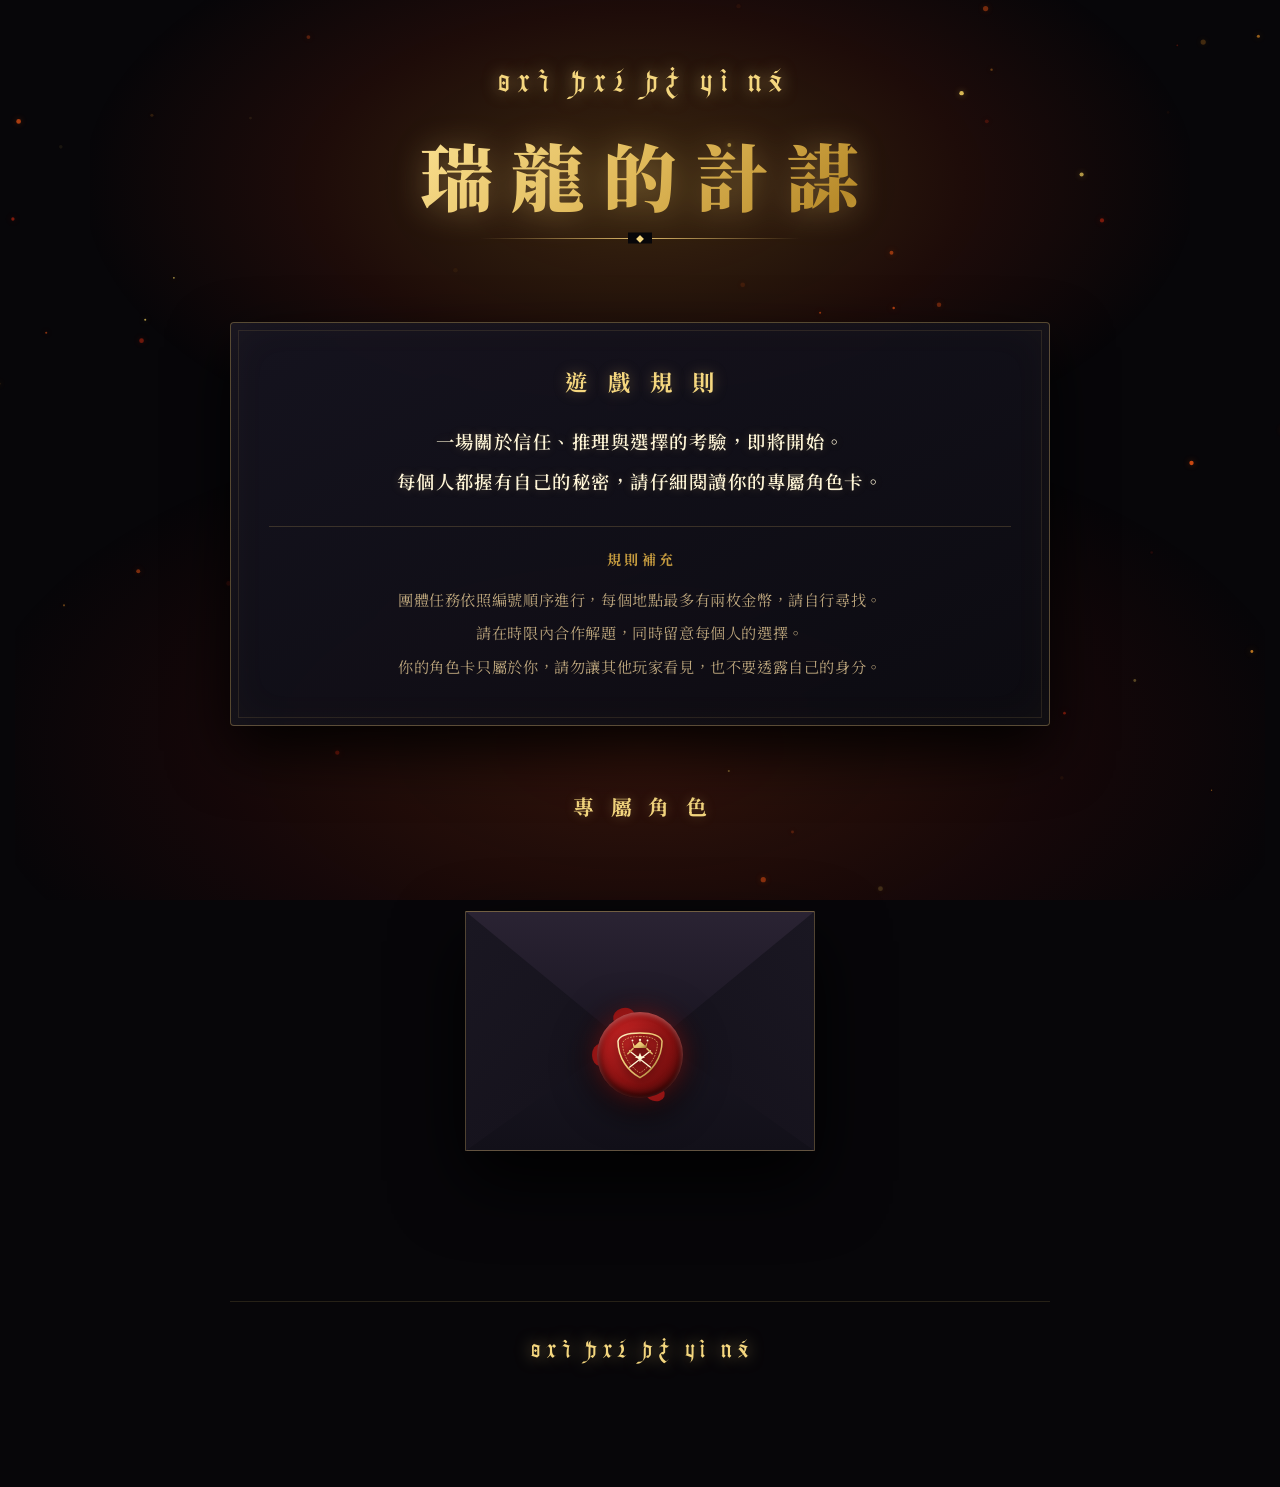
==== role-8v2k.html @ e9337a0b "Deploy Ruilong Scheme" ====
<!DOCTYPE html>
<html lang="zh-Hant">
<head>
<meta charset="UTF-8">
<meta name="viewport" content="width=device-width, initial-scale=1.0">
<title>茂維生日快樂</title>
<link rel="preconnect" href="https://fonts.googleapis.com">
<link rel="preconnect" href="https://fonts.gstatic.com" crossorigin>
<link href="https://fonts.googleapis.com/css2?family=Cinzel+Decorative:wght@700;900&family=Cinzel:wght@600;700;800;900&family=Noto+Serif+TC:wght@400;600;700;900&family=Cormorant+Garamond:wght@600;700&display=swap" rel="stylesheet">
<link rel="stylesheet" href="fonts/fonts.css">
<style>
*, *::before, *::after {
  box-sizing: border-box;
  margin: 0;
  padding: 0;
}

:root {
  --gold-pure: #ffd700;
  --gold-glow: #fff4b8;
  --gold-light: #f5d77f;
  --gold-main: #dfba6a;
  --gold-mid: #c59b3f;
  --gold-dark: #8c681e;
  --gold-deep: #4d380e;
  
  --bg-deep: #070609;
  --bg-card: #121017;
  --bg-panel: #161420;
  
  --text-gold-bright: #fff6d8;
  --text-gold-body: #ebd9b0;
  --text-gold-muted: #bda67d;

  --wax-bright: #c82424;
  --wax-main: #8a1212;
  --wax-deep: #460606;
}

body {
  background-color: var(--bg-deep);
  color: var(--text-gold-body);
  font-family: 'Noto Serif TC', serif;
  min-height: 100vh;
  overflow-x: hidden;
  position: relative;
  -webkit-text-size-adjust: 100%;
}

/* Ambient Fire Background Layer */
.ambient-fire-bg {
  position: fixed;
  top: 0;
  left: 0;
  width: 100vw;
  height: 100vh;
  pointer-events: none;
  z-index: 0;
  overflow: hidden;
}

.fire-glow-top {
  position: absolute;
  top: -12%;
  left: 50%;
  transform: translateX(-50%);
  width: min(1100px, 180vw);
  height: min(700px, 65vh);
  background: radial-gradient(ellipse at center, rgba(245, 160, 40, 0.22) 0%, rgba(195, 55, 15, 0.12) 42%, transparent 72%);
  animation: fireBreathTop 7s ease-in-out infinite alternate;
}

.fire-glow-bottom {
  position: absolute;
  bottom: -18%;
  left: 50%;
  transform: translateX(-50%);
  width: min(1250px, 190vw);
  height: min(750px, 70vh);
  background: radial-gradient(ellipse at center, rgba(225, 75, 20, 0.2) 0%, rgba(150, 25, 10, 0.1) 48%, transparent 76%);
  animation: fireBreathBottom 6s ease-in-out infinite alternate;
}

@keyframes fireBreathTop {
  0% { opacity: 0.75; transform: translateX(-50%) scale(0.94); }
  100% { opacity: 1; transform: translateX(-50%) scale(1.08); }
}

@keyframes fireBreathBottom {
  0% { opacity: 0.7; transform: translateX(-50%) scale(0.95); }
  100% { opacity: 1; transform: translateX(-50%) scale(1.08); }
}

#ambientParticles {
  position: fixed;
  top: 0;
  left: 0;
  width: 100%;
  height: 100%;
  pointer-events: none;
  z-index: 1;
}

.gold-shimmer {
  background: linear-gradient(135deg, #fff7d6 0%, #f6da88 25%, #dfb858 50%, #b88b2b 75%, #f6da88 100%);
  -webkit-background-clip: text;
  background-clip: text;
  color: transparent;
  filter: drop-shadow(0 2px 16px rgba(223, 186, 106, 0.4));
}

.gold-divider {
  width: 100%;
  max-width: 320px;
  height: 1px;
  background: linear-gradient(90deg, transparent, var(--gold-main), transparent);
  margin: 18px auto;
  position: relative;
}

.gold-divider::after {
  content: '◆';
  position: absolute;
  top: 50%;
  left: 50%;
  transform: translate(-50%, -50%);
  color: var(--gold-light);
  font-size: 8px;
  background: var(--bg-deep);
  padding: 0 8px;
}

.clause {
  display: inline-block;
  max-width: 100%;
}

.container {
  max-width: 860px;
  margin: 0 auto;
  padding: 65px 20px 110px;
  position: relative;
  z-index: 2;
}

/* Header */
header {
  text-align: center;
  padding-bottom: 40px;
}

.elf-title-wrap {
  margin-bottom: 12px;
}

.elf-text {
  font-family: 'ElffontRock', 'ElffontFern', serif;
  font-size: 1.45rem;
  letter-spacing: 0.35em;
  padding-left: 0.35em;
  color: var(--gold-light);
  text-shadow: 0 0 16px rgba(245, 215, 127, 0.55);
  display: inline-block;
  user-select: none;
}

h1.main-title {
  font-size: clamp(2.2rem, 7.8vw, 4.6rem);
  font-weight: 900;
  letter-spacing: 0.24em;
  padding-left: 0.24em;
  line-height: 1.25;
  margin-bottom: 14px;
}

/* Rules Panel */
.rules-panel {
  background: linear-gradient(155deg, rgba(22, 20, 32, 0.95), rgba(12, 11, 17, 0.98));
  border: 1px solid rgba(223, 186, 106, 0.35);
  border-radius: 4px;
  padding: 42px 38px;
  margin: 25px auto 65px;
  box-shadow: 0 25px 60px rgba(0,0,0,0.9), inset 0 0 45px rgba(223, 186, 106, 0.04);
  position: relative;
  backdrop-filter: blur(10px);
}

.rules-panel::before {
  content: '';
  position: absolute;
  inset: 7px;
  border: 1px solid rgba(223, 186, 106, 0.12);
  pointer-events: none;
}

.rules-heading {
  font-size: 1.4rem;
  letter-spacing: 0.32em;
  padding-left: 0.32em;
  color: var(--gold-light);
  text-align: center;
  margin-bottom: 24px;
  font-weight: 700;
  text-shadow: 0 0 14px rgba(223, 186, 106, 0.35);
}

.rules-main-intro {
  text-align: center;
  margin-bottom: 24px;
}

.rules-main-intro p {
  font-size: 1.15rem;
  line-height: 2.2;
  letter-spacing: 0.08em;
  color: var(--text-gold-bright);
  font-weight: 600;
  text-shadow: 0 0 10px rgba(223, 186, 106, 0.25);
}

.rules-sub-section {
  border-top: 1px solid rgba(223, 186, 106, 0.2);
  padding-top: 22px;
}

.rules-sub-label {
  font-size: 0.88rem;
  letter-spacing: 0.22em;
  padding-left: 0.22em;
  color: var(--gold-mid);
  margin-bottom: 14px;
  font-weight: 700;
  text-align: center;
}

.rules-sub-content p {
  font-size: 0.95rem;
  line-height: 2.2;
  letter-spacing: 0.04em;
  color: var(--text-gold-muted);
  text-align: center;
  margin-bottom: 18px;
}

.rules-sub-content p:last-child {
  margin-bottom: 0;
}

.rule-line {
  display: block;
}

/* Interactive Envelope Stage */
.unseal-section {
  text-align: center;
  margin-top: 20px;
}

.unseal-title {
  font-size: 1.3rem;
  letter-spacing: 0.28em;
  padding-left: 0.28em;
  color: var(--gold-light);
  font-weight: 700;
  margin-bottom: 10px;
  text-shadow: 0 0 12px rgba(223, 186, 106, 0.3);
}

.unseal-hint {
  font-size: 0.9rem;
  letter-spacing: 0.2em;
  color: var(--text-gold-muted);
  margin-bottom: 30px;
  transition: all 0.3s;
}

/* Envelope Stage (Strict 2D z-index stacking to prevent 3D plane clipping) */
.envelope-stage {
  position: relative;
  width: 100%;
  max-width: 460px;
  min-height: 360px;
  margin: 0 auto;
  display: flex;
  justify-content: center;
  align-items: flex-start;
  padding-top: 60px;
}

.envelope-wrapper {
  position: relative;
  width: 350px;
  height: 240px;
  cursor: pointer;
  transition: transform 0.5s cubic-bezier(0.16, 1, 0.3, 1), box-shadow 0.5s ease;
}

.envelope-wrapper:hover:not(.opening):not(.opened) {
  transform: translateY(-8px);
}

/* Layer 1: Envelope Back & Lining */
.env-back {
  position: absolute;
  inset: 0;
  background: linear-gradient(150deg, #1c1824 0%, #100e16 60%, #09080c 100%);
  border: 1px solid rgba(223, 186, 106, 0.4);
  border-radius: 4px;
  box-shadow: 0 30px 70px rgba(0,0,0,0.92), inset 0 0 50px rgba(0,0,0,0.8);
  z-index: 1;
}

.env-lining {
  position: absolute;
  inset: 2px;
  background: 
    radial-gradient(circle at 50% 50%, rgba(223, 186, 106, 0.12) 0%, transparent 70%),
    linear-gradient(135deg, #18141f 0%, #0d0b12 100%);
  border-radius: 3px;
  z-index: 1;
  overflow: hidden;
}

.env-lining::after {
  content: '';
  position: absolute;
  inset: 0;
  background-image: 
    linear-gradient(45deg, rgba(223, 186, 106, 0.05) 25%, transparent 25%),
    linear-gradient(-45deg, rgba(223, 186, 106, 0.05) 25%, transparent 25%),
    linear-gradient(45deg, transparent 75%, rgba(223, 186, 106, 0.05) 75%),
    linear-gradient(-45deg, transparent 75%, rgba(223, 186, 106, 0.05) 75%);
  background-size: 16px 16px;
  background-position: 0 0, 0 8px, 8px -8px, -8px 0px;
}

/* Layer 3: Secret Card Preview Inside (Strictly above opened flap z-index:2, below pocket z-index:4) */
.secret-card-preview {
  position: absolute;
  top: 18px;
  left: 50%;
  transform: translateX(-50%);
  width: 310px;
  height: 200px;
  background: linear-gradient(160deg, #1d192b, #100e18);
  border: 1px solid rgba(223, 186, 106, 0.5);
  border-radius: 3px;
  z-index: 3;
  opacity: 0;
  pointer-events: none;
  box-shadow: 0 10px 30px rgba(0,0,0,0.9);
  display: flex;
  flex-direction: column;
  align-items: center;
  justify-content: center;
  padding: 20px;
}

.preview-tag.elf-text {
  font-size: 1.05rem;
  letter-spacing: 0.3em;
  color: var(--gold-light);
  margin-bottom: 10px;
  text-shadow: 0 0 12px rgba(245, 215, 127, 0.45);
}

.preview-line {
  width: 90px;
  height: 1px;
  background: linear-gradient(90deg, transparent, var(--gold-main), transparent);
}

/* Layer 4 & 5: Envelope Front Pocket Folds */
.env-pocket-left {
  position: absolute;
  inset: 0;
  clip-path: polygon(0 0, 50% 52%, 0 100%);
  background: linear-gradient(135deg, #1a1722 0%, #110e17 100%);
  border-left: 1px solid rgba(223, 186, 106, 0.3);
  z-index: 4;
  pointer-events: none;
}

.env-pocket-right {
  position: absolute;
  inset: 0;
  clip-path: polygon(100% 0, 50% 52%, 100% 100%);
  background: linear-gradient(225deg, #1a1722 0%, #110e17 100%);
  border-right: 1px solid rgba(223, 186, 106, 0.3);
  z-index: 4;
  pointer-events: none;
}

.env-pocket-bottom {
  position: absolute;
  inset: 0;
  clip-path: polygon(0 100%, 50% 48%, 100% 100%);
  background: linear-gradient(180deg, #201c2a 0%, #121019 100%);
  border-bottom: 1px solid rgba(223, 186, 106, 0.35);
  box-shadow: 0 -4px 15px rgba(0,0,0,0.6);
  z-index: 5;
  pointer-events: none;
}

/* Layer 6 (Closed) -> Layer 2 (Opened): Envelope Top Flap */
.env-flap-top {
  position: absolute;
  top: 0;
  left: 0;
  width: 100%;
  height: 60%;
  clip-path: polygon(0 0, 100% 0, 50% 100%);
  background: linear-gradient(180deg, #2a2333 0%, #181420 100%);
  border-top: 1px solid rgba(223, 186, 106, 0.45);
  transform-origin: top center;
  transform: perspective(1000px) rotateX(0deg);
  z-index: 6;
  box-shadow: 0 6px 18px rgba(0,0,0,0.65);
  pointer-events: none;
}

/* Layer 7: Wax Seal Assembly */
.wax-seal-wrapper {
  position: absolute;
  top: 60%;
  left: 50%;
  transform: translate(-50%, -50%);
  width: 86px;
  height: 86px;
  z-index: 7;
  cursor: pointer;
  filter: drop-shadow(0 8px 18px rgba(0,0,0,0.9));
  transition: transform 0.3s ease;
}

.envelope-wrapper:hover .wax-seal-wrapper {
  transform: translate(-50%, -50%) scale(1.04);
}

.wax-body {
  position: relative;
  width: 100%;
  height: 100%;
  border-radius: 50%;
  background: radial-gradient(circle at 35% 32%, var(--wax-bright) 0%, var(--wax-main) 52%, var(--wax-deep) 88%, #200202 100%);
  box-shadow: 
    0 0 25px rgba(200, 36, 36, 0.45),
    inset 0 2px 5px rgba(255, 160, 160, 0.5),
    inset 0 -3px 8px rgba(0,0,0,0.85);
  display: flex;
  align-items: center;
  justify-content: center;
}

.wax-drip {
  position: absolute;
  background: var(--wax-main);
  border-radius: 50%;
  pointer-events: none;
}
.wax-drip-1 { width: 22px; height: 18px; top: -4px; left: 16px; transform: rotate(-15deg); }
.wax-drip-2 { width: 20px; height: 16px; bottom: -3px; right: 18px; transform: rotate(20deg); }
.wax-drip-3 { width: 16px; height: 22px; top: 32px; left: -5px; }

.shield-svg {
  width: 58px;
  height: 58px;
  filter: drop-shadow(0 2px 4px rgba(0,0,0,0.9));
}

.wax-shard {
  position: fixed;
  border-radius: 2px;
  z-index: 9999;
  pointer-events: none;
  box-shadow: 0 2px 6px rgba(0,0,0,0.7);
}

/* Revealed Role Card */
.role-card-display {
  display: none;
  width: 100%;
  max-width: 640px;
  background: linear-gradient(160deg, #171422 0%, #0c0b12 60%, #12101a 100%);
  border: 1px solid rgba(223, 186, 106, 0.45);
  border-radius: 4px;
  padding: 48px 42px;
  box-shadow: 
    0 30px 80px rgba(0,0,0,0.95), 
    inset 0 0 50px rgba(223, 186, 106, 0.05),
    0 0 30px rgba(223, 186, 106, 0.12);
  position: relative;
  margin: 10px auto 0;
}

.role-card-display.active {
  display: block;
}

.role-card-display::before,
.role-card-display::after {
  content: '';
  position: absolute;
  width: 24px;
  height: 24px;
  border-color: var(--gold-main);
  opacity: 0.7;
}
.role-card-display::before { top: 10px; left: 10px; border-top: 1px solid; border-left: 1px solid; }
.role-card-display::after { bottom: 10px; right: 10px; border-bottom: 1px solid; border-right: 1px solid; }

.role-header {
  text-align: center;
  border-bottom: 1px solid rgba(223, 186, 106, 0.22);
  padding-bottom: 24px;
  margin-bottom: 28px;
}

.role-tag.elf-text {
  font-size: 1.15rem;
  letter-spacing: 0.3em;
  padding-left: 0.3em;
  color: var(--gold-light);
  margin-bottom: 8px;
  text-shadow: 0 0 14px rgba(245, 215, 127, 0.5);
  display: inline-block;
}

.role-name {
  font-size: 2.5rem;
  font-weight: 900;
  letter-spacing: 0.22em;
  padding-left: 0.22em;
  line-height: 1.2;
  margin-bottom: 10px;
}

.role-identity {
  font-size: 0.95rem;
  letter-spacing: 0.14em;
  line-height: 1.7;
  color: var(--gold-light);
  margin-top: 6px;
}

.role-body {
  display: flex;
  flex-direction: column;
  gap: 24px;
}

.role-item {
  position: relative;
}

.role-item-label {
  font-size: 0.92rem;
  color: var(--gold-light);
  font-weight: 700;
  letter-spacing: 0.2em;
  margin-bottom: 8px;
  display: flex;
  align-items: center;
  gap: 8px;
}

.role-item-label::before {
  content: '◆';
  font-size: 0.65rem;
  color: var(--gold-mid);
}

.role-item-text {
  font-size: 1.05rem;
  line-height: 2.05;
  color: var(--text-gold-body);
  letter-spacing: 0.04em;
  text-align: left;
}

/* Personal Puzzle Verification Box */
.puzzle-box {
  margin-top: 14px;
  background: rgba(10, 9, 14, 0.7);
  border: 1px solid rgba(223, 186, 106, 0.25);
  border-radius: 4px;
  padding: 20px 22px;
}

.puzzle-box-title {
  font-size: 0.9rem;
  letter-spacing: 0.18em;
  color: var(--gold-light);
  margin-bottom: 12px;
  font-weight: 600;
}

.puzzle-input-row {
  display: flex;
  gap: 10px;
  max-width: 420px;
}

.puzzle-input {
  flex: 1;
  min-width: 0;
  width: 100%;
  background: rgba(18, 16, 24, 0.9);
  border: 1px solid rgba(223, 186, 106, 0.35);
  border-radius: 3px;
  padding: 10px 14px;
  color: var(--text-gold-bright);
  font-family: 'Noto Serif TC', serif;
  font-size: 16px;
  outline: none;
  transition: all 0.3s ease;
}

.puzzle-input:focus {
  border-color: var(--gold-light);
  box-shadow: 0 0 12px rgba(223, 186, 106, 0.25);
}

.puzzle-btn {
  background: linear-gradient(135deg, var(--gold-mid), var(--gold-main));
  border: none;
  color: #120e06;
  font-weight: 700;
  padding: 10px 22px;
  border-radius: 3px;
  cursor: pointer;
  letter-spacing: 0.15em;
  font-family: 'Noto Serif TC', serif;
  font-size: 0.95rem;
  white-space: nowrap;
  flex-shrink: 0;
  transition: all 0.3s ease;
}

.puzzle-btn:hover {
  background: linear-gradient(135deg, var(--gold-main), var(--gold-light));
  box-shadow: 0 4px 15px rgba(223, 186, 106, 0.35);
}

.puzzle-feedback {
  font-size: 0.92rem;
  margin-top: 12px;
  letter-spacing: 0.08em;
  min-height: 1.4em;
  line-height: 1.6;
}

.feedback-ok {
  color: #ffd700;
  text-shadow: 0 0 10px rgba(255, 215, 0, 0.45);
  font-weight: 600;
}

.feedback-err {
  color: #ff5252;
  text-shadow: 0 0 10px rgba(255, 82, 82, 0.4);
}

.ability-revealed {
  background: linear-gradient(145deg, rgba(223, 186, 106, 0.15), rgba(18, 16, 24, 0.8));
  border: 1px solid var(--gold-main);
  border-radius: 4px;
  padding: 16px 20px;
  color: var(--text-gold-bright);
  font-size: 1.1rem;
  line-height: 1.9;
  letter-spacing: 0.06em;
  box-shadow: 0 0 20px rgba(223, 186, 106, 0.2);
  margin-top: 12px;
  display: none;
}

.ability-revealed.show {
  display: block;
  animation: revealShine 0.7s cubic-bezier(0.16, 1, 0.3, 1) forwards;
}

@keyframes revealShine {
  from { opacity: 0; transform: translateY(10px); }
  to { opacity: 1; transform: translateY(0); }
}

@keyframes shakeInput {
  0%, 100% { transform: translateX(0); }
  20%, 60% { transform: translateX(-6px); }
  40%, 80% { transform: translateX(6px); }
}

footer {
  text-align: center;
  margin-top: 90px;
  border-top: 1px solid rgba(223, 186, 106, 0.15);
  padding-top: 35px;
}

footer .elf-text {
  font-size: 1.15rem;
  letter-spacing: 0.32em;
  padding-left: 0.32em;
}

/* Mobile Responsive Design */
@media (max-width: 600px) {
  .container {
    padding: 36px 14px 70px;
  }
  header {
    padding-bottom: 24px;
  }
  .elf-text {
    font-size: clamp(0.92rem, 4vw, 1.2rem);
    letter-spacing: 0.16em;
    padding-left: 0.16em;
  }
  h1.main-title {
    font-size: clamp(2rem, 9.2vw, 2.75rem);
    letter-spacing: 0.15em;
    padding-left: 0.15em;
    white-space: nowrap;
  }
  .rules-panel {
    padding: 28px 18px;
    margin: 16px auto 45px;
  }
  .rules-heading {
    font-size: 1.2rem;
    letter-spacing: 0.24em;
    padding-left: 0.24em;
    margin-bottom: 18px;
  }
  .rules-main-intro {
    margin-bottom: 20px;
  }
  .rules-main-intro p {
    font-size: 0.98rem;
    line-height: 1.85;
    letter-spacing: 0.05em;
    margin-bottom: 8px;
  }
  .rules-main-intro p:last-child {
    margin-bottom: 0;
  }
  .rules-sub-section {
    padding-top: 18px;
  }
  .rules-sub-label {
    font-size: 0.85rem;
    margin-bottom: 12px;
  }
  .rules-sub-content p {
    font-size: 0.88rem;
    line-height: 1.8;
    letter-spacing: 0.03em;
    margin-bottom: 16px;
  }
  .rule-line {
    margin-bottom: 6px;
  }
  .rule-line:last-child {
    margin-bottom: 0;
  }
  .unseal-title {
    font-size: 1.15rem;
    letter-spacing: 0.22em;
    padding-left: 0.22em;
  }
  .unseal-hint {
    margin-bottom: 16px;
  }
  .envelope-stage {
    min-height: 290px;
    padding-top: 50px;
  }
  .envelope-wrapper {
    width: min(290px, 84vw);
    height: calc(min(290px, 84vw) * 0.685);
  }
  .secret-card-preview {
    width: 88%;
    height: 82%;
    top: 9%;
    padding: 14px;
  }
  .preview-tag.elf-text {
    font-size: 0.88rem;
    letter-spacing: 0.2em;
    padding-left: 0.2em;
  }
  .wax-seal-wrapper {
    width: 72px;
    height: 72px;
  }
  .shield-svg {
    width: 48px;
    height: 48px;
  }
  .wax-drip-1 { width: 18px; height: 14px; top: -3px; left: 13px; }
  .wax-drip-2 { width: 16px; height: 13px; bottom: -2px; right: 14px; }
  .wax-drip-3 { width: 13px; height: 18px; top: 26px; left: -4px; }
  .role-card-display {
    padding: 30px 20px;
  }
  .role-header {
    padding-bottom: 18px;
    margin-bottom: 22px;
  }
  .role-tag.elf-text {
    font-size: 1rem;
    letter-spacing: 0.22em;
    padding-left: 0.22em;
  }
  .role-name {
    font-size: 2rem;
    letter-spacing: 0.18em;
    padding-left: 0.18em;
  }
  .role-identity {
    font-size: 0.88rem;
    letter-spacing: 0.08em;
  }
  .role-body {
    gap: 20px;
  }
  .role-item-text {
    font-size: 0.96rem;
    line-height: 1.9;
  }
  .puzzle-box {
    padding: 16px 14px;
  }
  .puzzle-input-row {
    max-width: 100%;
  }
  .ability-revealed {
    font-size: 0.98rem;
    padding: 14px 16px;
  }
  footer {
    margin-top: 65px;
    padding-top: 28px;
  }
  footer .elf-text {
    font-size: 0.95rem;
    letter-spacing: 0.2em;
    padding-left: 0.2em;
  }
}

@media (max-width: 420px) {
  .puzzle-input-row {
    flex-direction: column;
  }
  .puzzle-btn {
    width: 100%;
    padding: 11px 16px;
  }
}
</style>
</head>
<body>

<div class="ambient-fire-bg">
  <div class="fire-glow-top"></div>
  <div class="fire-glow-bottom"></div>
</div>

<canvas id="ambientParticles"></canvas>

<div class="container">
  <header>
    <div class="elf-title-wrap">
      <span class="elf-text">ㄖㄨㄟˋ ㄌㄨㄥˊ ㄉㄜ˙ ㄐㄧˋ ㄇㄡˊ</span>
    </div>
    <h1 class="main-title gold-shimmer">瑞龍的計謀</h1>
    <div class="gold-divider"></div>
  </header>

  <div class="rules-panel">
    <div class="rules-heading">遊 戲 規 則</div>
    
    <div class="rules-main-intro">
      <p><span class="clause">一場關於信任、推理與選擇的考驗，</span><span class="clause">即將開始。</span></p>
      <p><span class="clause">每個人都握有自己的秘密，</span><span class="clause">請仔細閱讀你的專屬角色卡。</span></p>
    </div>

    <div class="rules-sub-section">
      <div class="rules-sub-label">規則補充</div>
      <div class="rules-sub-content">
         <p>
          <span class="rule-line"><span class="clause">團體任務依照編號順序進行，</span><span class="clause">每個地點最多有兩枚金幣，</span><span class="clause">請自行尋找。</span></span>
          <span class="rule-line"><span class="clause">請在時限內合作解題，</span><span class="clause">同時留意每個人的選擇。</span></span>
          <span class="rule-line"><span class="clause">你的角色卡只屬於你，</span><span class="clause">請勿讓其他玩家看見，</span><span class="clause">也不要透露自己的身分。</span></span>
        </p>
      </div>
    </div>
  </div>

  <div class="unseal-section">
    <div class="unseal-title">專 屬 角 色</div>
    <div class="unseal-hint" id="unsealHint"></div>

    <div class="envelope-stage" id="stage">
      <div class="envelope-wrapper" id="envelopeWrapper" onclick="unsealEnvelope()">
        <div class="env-back"></div>
        <div class="env-lining"></div>

        <div class="secret-card-preview" id="cardGhost">
          <span class="preview-tag elf-text">ㄇㄧˋ ㄇㄧˋ ㄐㄧㄠˇ ㄙㄜˋ</span>
          <div class="preview-line"></div>
        </div>

        <div class="env-pocket-left"></div>
        <div class="env-pocket-right"></div>
        <div class="env-pocket-bottom"></div>
        <div class="env-flap-top" id="flapTop"></div>

        <div class="wax-seal-wrapper" id="waxSeal">
          <div class="wax-drip wax-drip-1"></div>
          <div class="wax-drip wax-drip-2"></div>
          <div class="wax-drip wax-drip-3"></div>
          
          <div class="wax-body" id="waxBody">
            <svg viewBox="0 0 100 100" class="shield-svg">
              <defs>
                <linearGradient id="goldRelief" x1="0%" y1="0%" x2="100%" y2="100%">
                  <stop offset="0%" stop-color="#fff8d6"/>
                  <stop offset="30%" stop-color="#f5d77f"/>
                  <stop offset="65%" stop-color="#dfba6a"/>
                  <stop offset="100%" stop-color="#8c681e"/>
                </linearGradient>
              </defs>
              <path d="M 50 12 C 70 12, 85 15, 88 26 C 88 56, 70 78, 50 89 C 30 78, 12 56, 12 26 C 15 15, 30 12, 50 12 Z" 
                    fill="none" stroke="url(#goldRelief)" stroke-width="2.6" />
              <path d="M 50 18 C 65 18, 77 21, 80 29 C 80 52, 66 71, 50 81 C 34 71, 20 52, 20 29 C 23 21, 35 18, 50 18 Z" 
                    fill="none" stroke="#f5d77f" stroke-width="1.2" stroke-dasharray="3,2" opacity="0.8" />
              <path d="M 37 27 L 41 34 L 50 26 L 59 34 L 63 27 L 61 38 L 39 38 Z" fill="url(#goldRelief)" />
              <circle cx="37" cy="25" r="1.6" fill="#fff8d6" />
              <circle cx="50" cy="24" r="2.0" fill="#fff8d6" />
              <circle cx="63" cy="25" r="1.6" fill="#fff8d6" />
              <line x1="32" y1="43" x2="68" y2="71" stroke="#fff8d6" stroke-width="2.2" stroke-linecap="round" />
              <line x1="29" y1="48" x2="38" y2="39" stroke="#dfba6a" stroke-width="2.6" stroke-linecap="round" />
              <line x1="68" y1="43" x2="32" y2="71" stroke="#fff8d6" stroke-width="2.2" stroke-linecap="round" />
              <line x1="71" y1="48" x2="62" y2="39" stroke="#dfba6a" stroke-width="2.6" stroke-linecap="round" />
              <polygon points="50,46 52.5,52 59,54 52.5,56.5 50,63 47.5,56.5 41,54 47.5,52" fill="#fff8d6" />
            </svg>
          </div>
        </div>
      </div>
    </div>

    <!-- Final Revealed Role Card -->
    <div class="role-card-display" id="roleCard">
      <div class="role-header">
        <div class="role-tag elf-text">ㄐㄩㄝˊㄉㄡˋㄓㄜˇ</div>
        <div class="role-name gold-shimmer">決鬥者</div>
        <div class="role-identity">◆ 身分：一般玩家（不可被知道身分）</div>
      </div>

      <div class="role-body">
        <div class="role-item">
          <div class="role-item-label">團體任務</div>
          <div class="role-item-text">幫助大家成功抵達終點。</div>
        </div>

        <div class="role-item">
          <div class="role-item-label">特殊能力</div>
          <div class="role-item-text" id="lockedNotice">
            🔒 特殊能力鎖定中（必須先解開個人謎題）
          </div>

          <div class="ability-revealed" id="revealedAbility">
            ◆ 特殊能力已啟用：可在最終場所向一名玩家發起決鬥。贏家拿走對方所有硬幣；輸家將自己的硬幣交給對方。
          </div>

          <div class="puzzle-box" id="puzzleBox">
            <div class="puzzle-box-title">個人謎題驗證</div>
            <div class="puzzle-input-row" id="inputRow">
              <input type="text" class="puzzle-input" id="puzzleInput" placeholder="請輸入謎題解答" autocomplete="off" onkeydown="if(event.key==='Enter')verifyPuzzle()">
              <button class="puzzle-btn" onclick="verifyPuzzle()">驗證</button>
            </div>
            <div class="puzzle-feedback" id="feedback"></div>
          </div>
        </div>

        <div class="role-item">
          <div class="role-item-label">個人勝利條件</div>
          <div class="role-item-text">團體任務成功，並取得全場最多硬幣。</div>
        </div>
      </div>
    </div>
  </div>

  <footer>
    <div class="elf-text">ㄖㄨㄟˋ ㄌㄨㄥˊ ㄉㄜ˙ ㄐㄧˋ ㄇㄡˊ</div>
  </footer>
</div>

<script src="gsap.min.js"></script>
<script>
if (typeof gsap === 'undefined') {
  document.write('<script src="https://cdnjs.cloudflare.com/ajax/libs/gsap/3.12.5/gsap.min.js"><\/script>');
}
</script>
<script>
// Ambient Drifting Fire Embers & Sparks
(function() {
  const canvas = document.getElementById('ambientParticles');
  const ctx = canvas.getContext('2d');
  let width, height;
  const particles = [];

  function resize() {
    width = canvas.width = window.innerWidth;
    height = canvas.height = window.innerHeight;
  }
  window.addEventListener('resize', resize);
  resize();

  const colors = [
    { r: 255, g: 220, b: 100 },
    { r: 255, g: 160, b: 40 },
    { r: 255, g: 90, b: 20 },
    { r: 230, g: 45, b: 15 }
  ];

  for (let i = 0; i < 65; i++) {
    particles.push({
      x: Math.random() * width,
      y: Math.random() * height,
      r: Math.random() * 2.2 + 0.6,
      baseAlpha: Math.random() * 0.5 + 0.15,
      flickerSpeed: Math.random() * 0.04 + 0.015,
      flickerAngle: Math.random() * Math.PI * 2,
      speedX: (Math.random() - 0.5) * 0.35,
      speedY: -(Math.random() * 0.55 + 0.2),
      waverSpeed: Math.random() * 0.02 + 0.01,
      waverAngle: Math.random() * Math.PI * 2,
      color: colors[Math.floor(Math.random() * colors.length)]
    });
  }

  function render() {
    ctx.clearRect(0, 0, width, height);
    for (let p of particles) {
      p.waverAngle += p.waverSpeed;
      p.flickerAngle += p.flickerSpeed;

      p.x += p.speedX + Math.sin(p.waverAngle) * 0.35;
      p.y += p.speedY;

      if (p.y < -10) { p.y = height + 10; p.x = Math.random() * width; }
      if (p.x < -10) p.x = width + 10;
      if (p.x > width + 10) p.x = -10;

      const alpha = Math.max(0.05, Math.min(0.85, p.baseAlpha + Math.sin(p.flickerAngle) * 0.2));

      ctx.beginPath();
      ctx.arc(p.x, p.y, p.r, 0, Math.PI * 2);
      ctx.fillStyle = `rgba(${p.color.r}, ${p.color.g}, ${p.color.b}, ${alpha})`;
      ctx.shadowBlur = 6;
      ctx.shadowColor = `rgba(${p.color.r}, ${p.color.g}, ${p.color.b}, 0.5)`;
      ctx.fill();
      ctx.shadowBlur = 0;
    }
    requestAnimationFrame(render);
  }
  render();
})();

let hasOpened = false;

function spawnWaxShards(sealEl) {
  const rect = sealEl.getBoundingClientRect();
  const cx = rect.left + rect.width / 2;
  const cy = rect.top + rect.height / 2;

  for (let i = 0; i < 24; i++) {
    const shard = document.createElement('div');
    shard.className = 'wax-shard';
    shard.style.left = cx + 'px';
    shard.style.top = cy + 'px';

    const size = 3 + Math.random() * 7;
    shard.style.width = size + 'px';
    shard.style.height = size + 'px';
    shard.style.background = `hsl(${355 + Math.random() * 15}, ${80 + Math.random() * 15}%, ${28 + Math.random() * 18}%)`;

    document.body.appendChild(shard);

    const angle = (Math.PI * 2 / 24) * i + (Math.random() - 0.5) * 0.5;
    const distance = 40 + Math.random() * 110;
    const targetX = Math.cos(angle) * distance;
    const targetY = Math.sin(angle) * distance + (Math.random() * 40);
    const rotation = (Math.random() - 0.5) * 720;

    if (window.gsap) {
      gsap.to(shard, {
        x: targetX,
        y: targetY,
        rotation: rotation,
        opacity: 0,
        scale: 0.2,
        duration: 0.75 + Math.random() * 0.35,
        ease: "power2.out",
        onComplete: () => shard.remove()
      });
    } else {
      setTimeout(() => shard.remove(), 750);
    }
  }
}

function unsealEnvelope() {
  if (hasOpened) return;
  hasOpened = true;

  const wrapper = document.getElementById('envelopeWrapper');
  const seal = document.getElementById('waxSeal');
  const flap = document.getElementById('flapTop');
  const ghost = document.getElementById('cardGhost');
  const stage = document.getElementById('stage');
  const roleCard = document.getElementById('roleCard');
  const hint = document.getElementById('unsealHint');
  const riseY = window.innerWidth <= 600 ? -95 : -125;

  wrapper.classList.add('opening');
  if (hint) {
    if (window.gsap) gsap.to(hint, { opacity: 0, y: -10, duration: 0.35 });
    else hint.style.opacity = '0';
  }

  spawnWaxShards(seal);

  if (window.gsap) {
    const tl = gsap.timeline();

    // 1. Seal cracks & breaks
    tl.to(seal, {
      scale: 1.25,
      opacity: 0,
      rotation: 10,
      duration: 0.45,
      ease: "power2.out"
    })
    // 2. Top flap unfolds smoothly with 2D layer z-index swap at 90deg (zero 3D plane clipping!)
    .to(flap, {
      rotationX: 180,
      transformPerspective: 1000,
      duration: 0.9,
      ease: "power2.inOut",
      onUpdate: function() {
        const rx = gsap.getProperty(flap, "rotationX");
        if (rx >= 90) {
          flap.style.zIndex = '2'; // Strictly behind paper (z-index: 3)
          flap.style.background = 'linear-gradient(180deg, #1b1623 0%, #120f18 100%)';
          ghost.style.opacity = '1';
        }
      }
    }, "-=0.15")
    // 3. Paper rises smoothly in front of the opened flap (z-index: 3 over z-index: 2)
    .to(ghost, {
      y: riseY,
      duration: 0.95,
      ease: "power2.out"
    }, "-=0.15")
    // 4. Envelope gently dissolves and full role card unfolds
    .to([wrapper, stage], {
      opacity: 0,
      y: 15,
      scale: 0.95,
      duration: 0.5,
      ease: "power2.inOut",
      onComplete: () => {
        stage.style.display = 'none';
        roleCard.classList.add('active');
        gsap.fromTo(roleCard, 
          { opacity: 0, y: 35, scale: 0.95 }, 
          { opacity: 1, y: 0, scale: 1, duration: 0.85, ease: "power3.out" }
        );
      }
    }, "+=0.15");

  } else {
    seal.style.opacity = '0';
    setTimeout(() => {
      flap.style.transition = 'transform 0.8s ease';
      flap.style.transform = 'perspective(1000px) rotateX(180deg)';
      setTimeout(() => {
        flap.style.zIndex = '2';
        ghost.style.opacity = '1';
      }, 400);
    }, 200);
    setTimeout(() => {
      ghost.style.transition = 'transform 0.9s ease';
      ghost.style.transform = `translateX(-50%) translateY(${riseY}px)`;
    }, 900);
    setTimeout(() => {
      stage.style.display = 'none';
      roleCard.classList.add('active');
    }, 2000);
  }
}

// Celebration Confetti Effect (Only triggered on correct puzzle answer)
function launchConfetti() {
  const colors = ['#ffd700', '#fff4b8', '#dfba6a', '#f59e0b', '#e53935', '#ffffff', '#ff8f00'];
  const count = 90;

  for (let i = 0; i < count; i++) {
    const conf = document.createElement('div');
    const isRibbon = Math.random() > 0.35;
    const w = isRibbon ? (6 + Math.random() * 6) : (7 + Math.random() * 5);
    const h = isRibbon ? (12 + Math.random() * 10) : w;

    conf.style.position = 'fixed';
    conf.style.width = w + 'px';
    conf.style.height = h + 'px';
    conf.style.backgroundColor = colors[Math.floor(Math.random() * colors.length)];
    conf.style.borderRadius = isRibbon ? '2px' : '50%';
    conf.style.zIndex = '10000';
    conf.style.pointerEvents = 'none';
    conf.style.boxShadow = '0 0 6px rgba(255, 215, 0, 0.35)';

    const side = i % 3;
    const startX = side === 0 ? window.innerWidth * 0.15 : (side === 1 ? window.innerWidth * 0.85 : window.innerWidth * 0.5);
    const startY = window.innerHeight * 0.65;

    conf.style.left = startX + 'px';
    conf.style.top = startY + 'px';
    document.body.appendChild(conf);

    const spreadX = (Math.random() - 0.5) * (window.innerWidth * 0.85);
    const peakY = -(180 + Math.random() * 340);
    const endY = 220 + Math.random() * 300;
    const dur = 2.0 + Math.random() * 1.4;

    if (window.gsap) {
      const tl = gsap.timeline({ onComplete: () => conf.remove() });
      tl.to(conf, {
        x: spreadX * 0.6,
        y: peakY,
        rotation: (Math.random() - 0.5) * 360,
        rotationX: Math.random() * 360,
        rotationY: Math.random() * 360,
        duration: dur * 0.38,
        ease: "power2.out"
      })
      .to(conf, {
        x: spreadX,
        y: endY,
        rotation: "+=" + ((Math.random() - 0.5) * 540),
        rotationX: "+=360",
        rotationY: "+=360",
        opacity: 0,
        duration: dur * 0.62,
        ease: "power1.in"
      });
    } else {
      setTimeout(() => conf.remove(), 2500);
    }
  }
}

// Personal Puzzle Verification: Correct Answer is "地"
function verifyPuzzle() {
  const input = document.getElementById('puzzleInput');
  const feedback = document.getElementById('feedback');
  const inputRow = document.getElementById('inputRow');
  const lockedNotice = document.getElementById('lockedNotice');
  const revealedAbility = document.getElementById('revealedAbility');

  const val = input.value.trim();

  if (val === '地') {
    feedback.className = 'puzzle-feedback feedback-ok';
    feedback.innerHTML = '◆ 恭喜答對！';
    inputRow.style.display = 'none';
    lockedNotice.style.display = 'none';
    revealedAbility.classList.add('show');
    launchConfetti();
    if (window.gsap) {
      gsap.from(revealedAbility, { scale: 0.95, duration: 0.5, ease: "back.out(1.7)" });
    }
  } else {
    feedback.className = 'puzzle-feedback feedback-err';
    feedback.innerHTML = '解答不正確，請重新確認實體謎題。';
    input.style.animation = 'none';
    input.offsetHeight;
    input.style.animation = 'shakeInput 0.4s ease';
  }
}
</script>

</body>
</html>
---- fonts/fonts.css ----
@font-face {
  font-family: 'ElffontRock';
  src: url('fonts/elffont-rock.otf') format('opentype'),
       url('[data-uri]') format('opentype');
}
@font-face {
  font-family: 'ElffontFern';
  src: url('fonts/elffont-fern.otf') format('opentype'),
       url('[data-uri]') format('opentype');
}
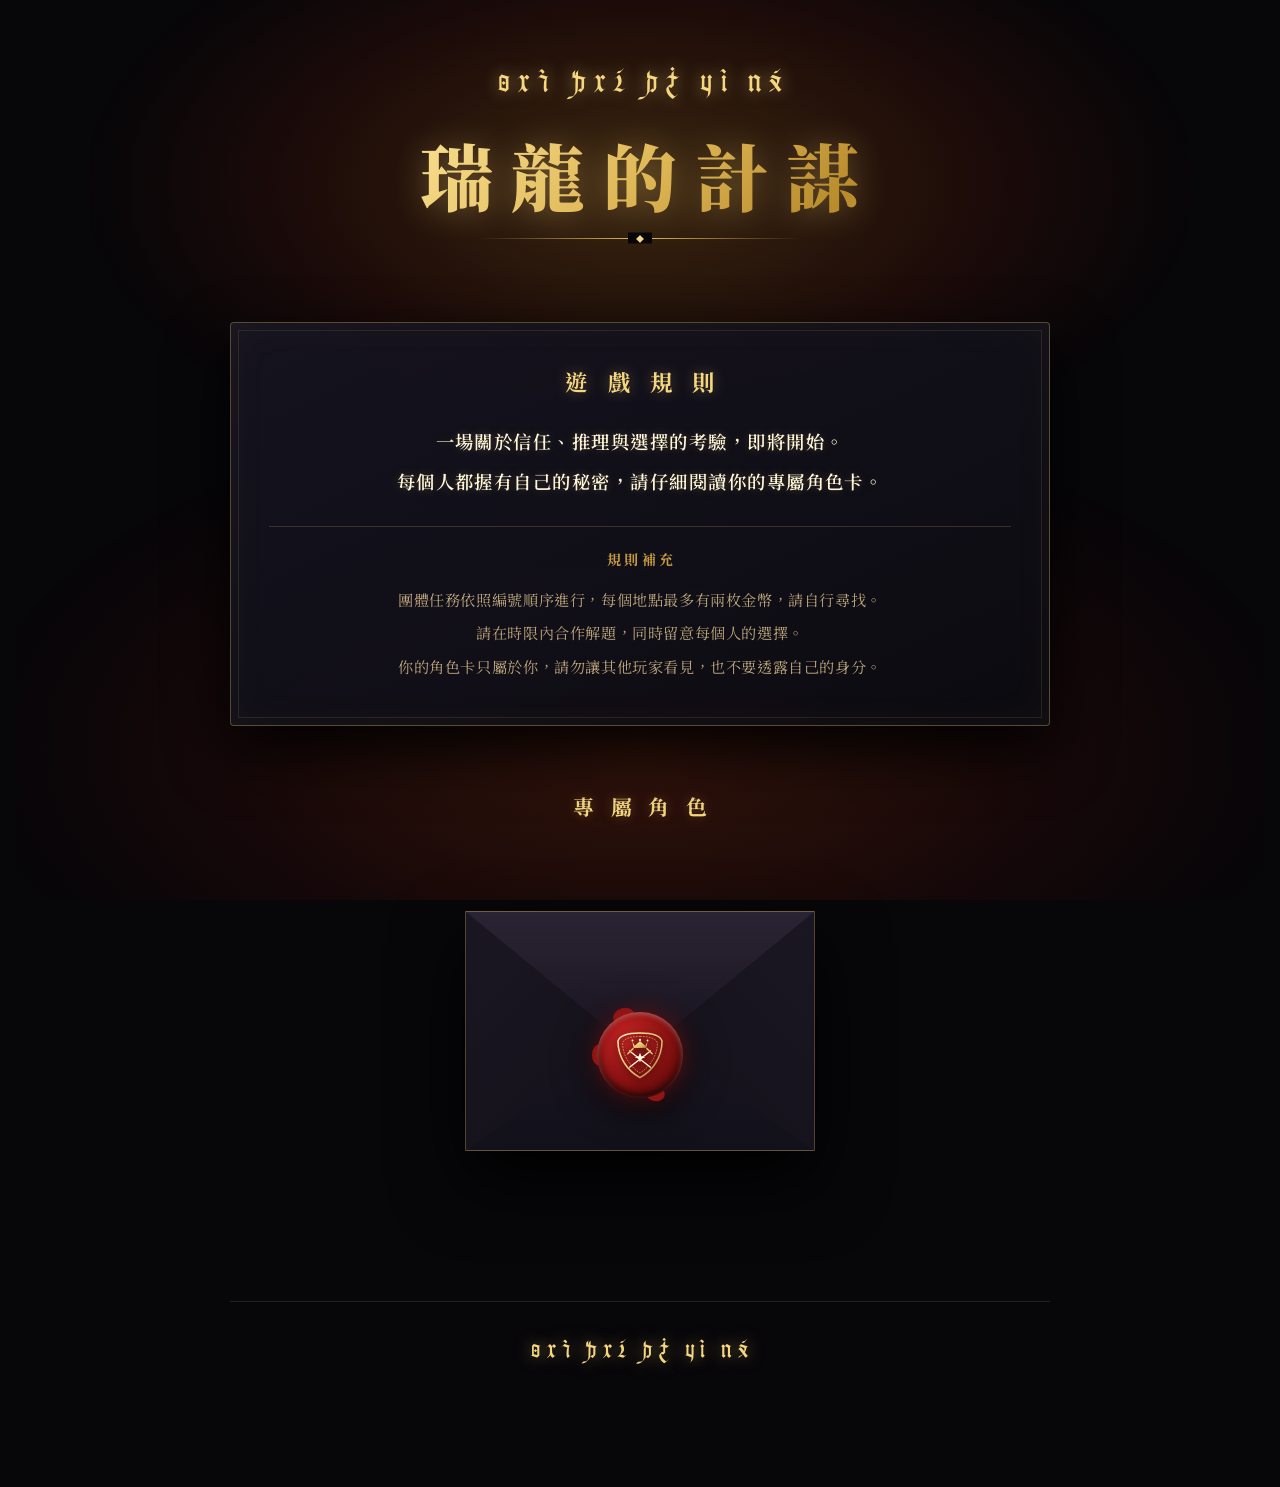
==== commit e6834627: "update" ====
--- a/role-8v2k.html
+++ b/role-8v2k.html
@@ -1266,7 +1266,7 @@
   }
 }
 
-// Personal Puzzle Verification: Correct Answer is "地"
+// Personal Puzzle Verification: Correct Answer is "3064"
 function verifyPuzzle() {
   const input = document.getElementById('puzzleInput');
   const feedback = document.getElementById('feedback');
@@ -1276,7 +1276,7 @@
 
   const val = input.value.trim();
 
-  if (val === '地') {
+  if (val === '3064') {
     feedback.className = 'puzzle-feedback feedback-ok';
     feedback.innerHTML = '◆ 恭喜答對！';
     inputRow.style.display = 'none';
